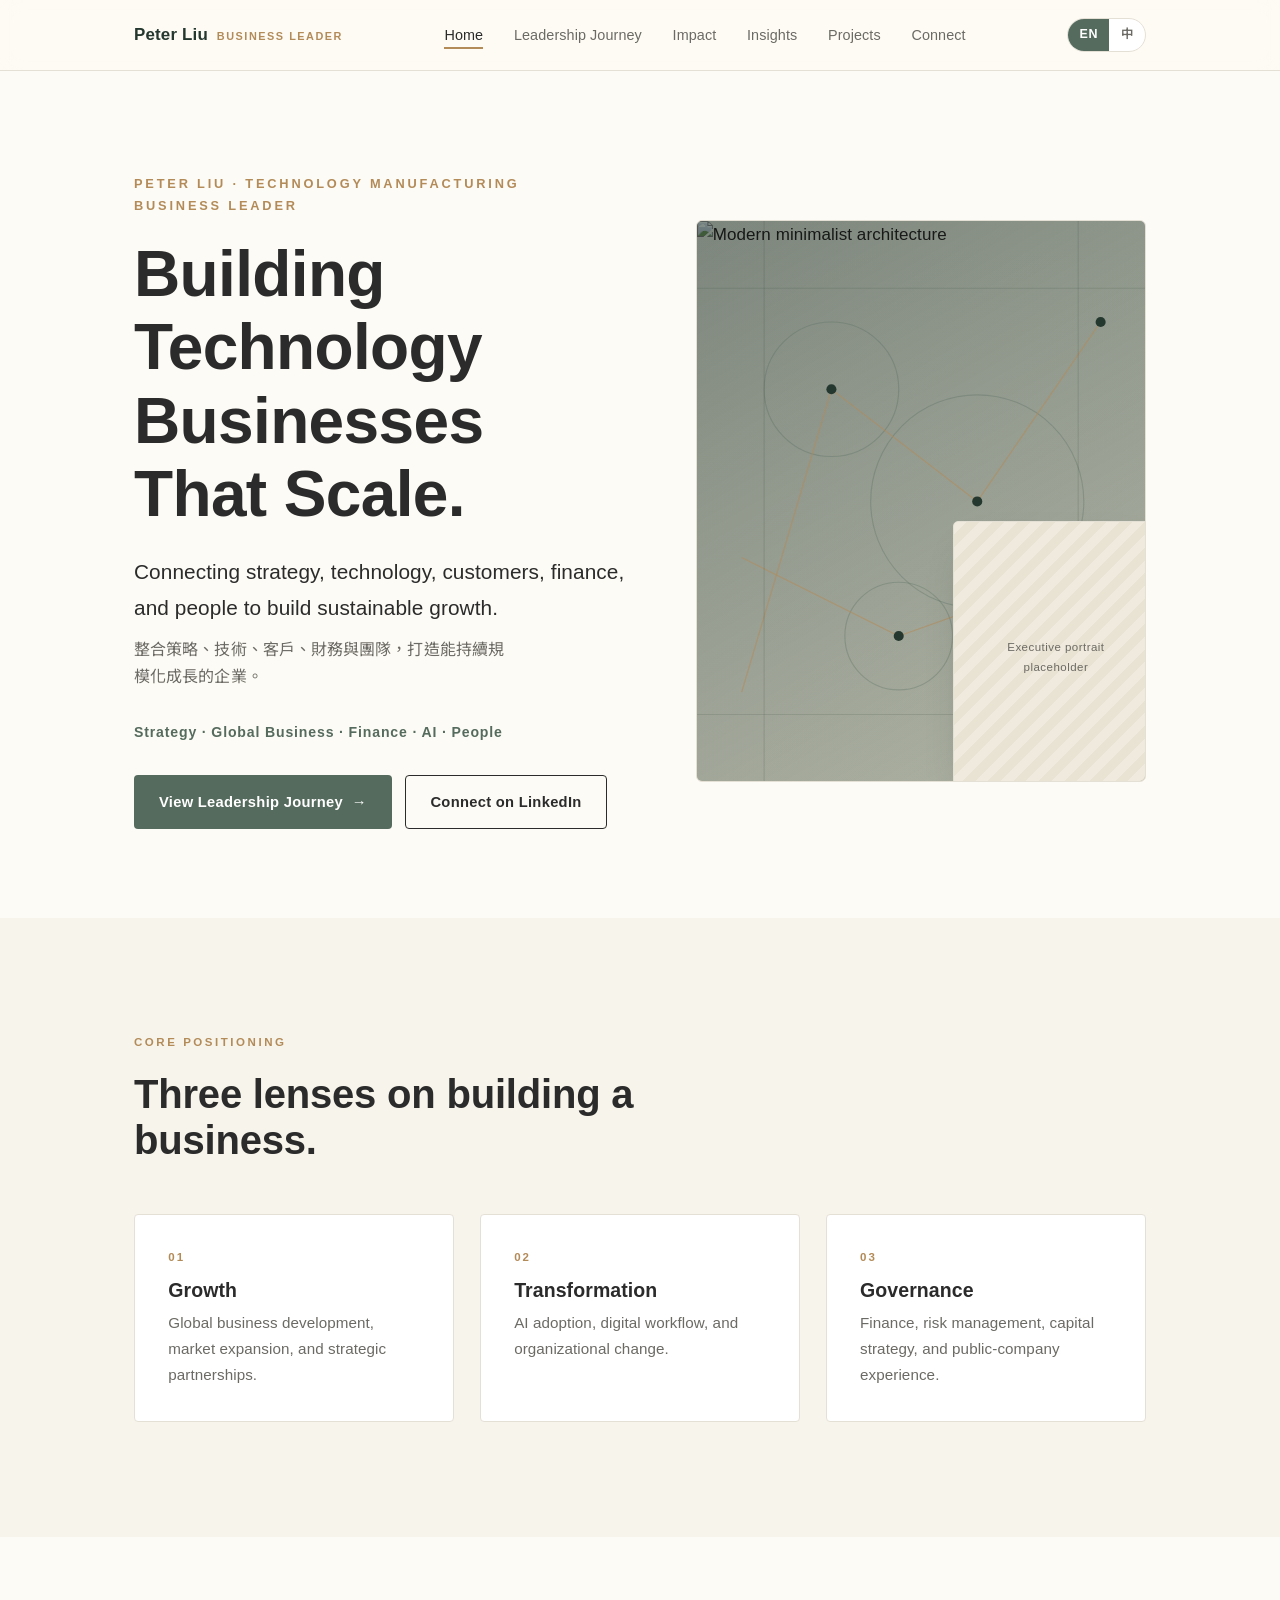
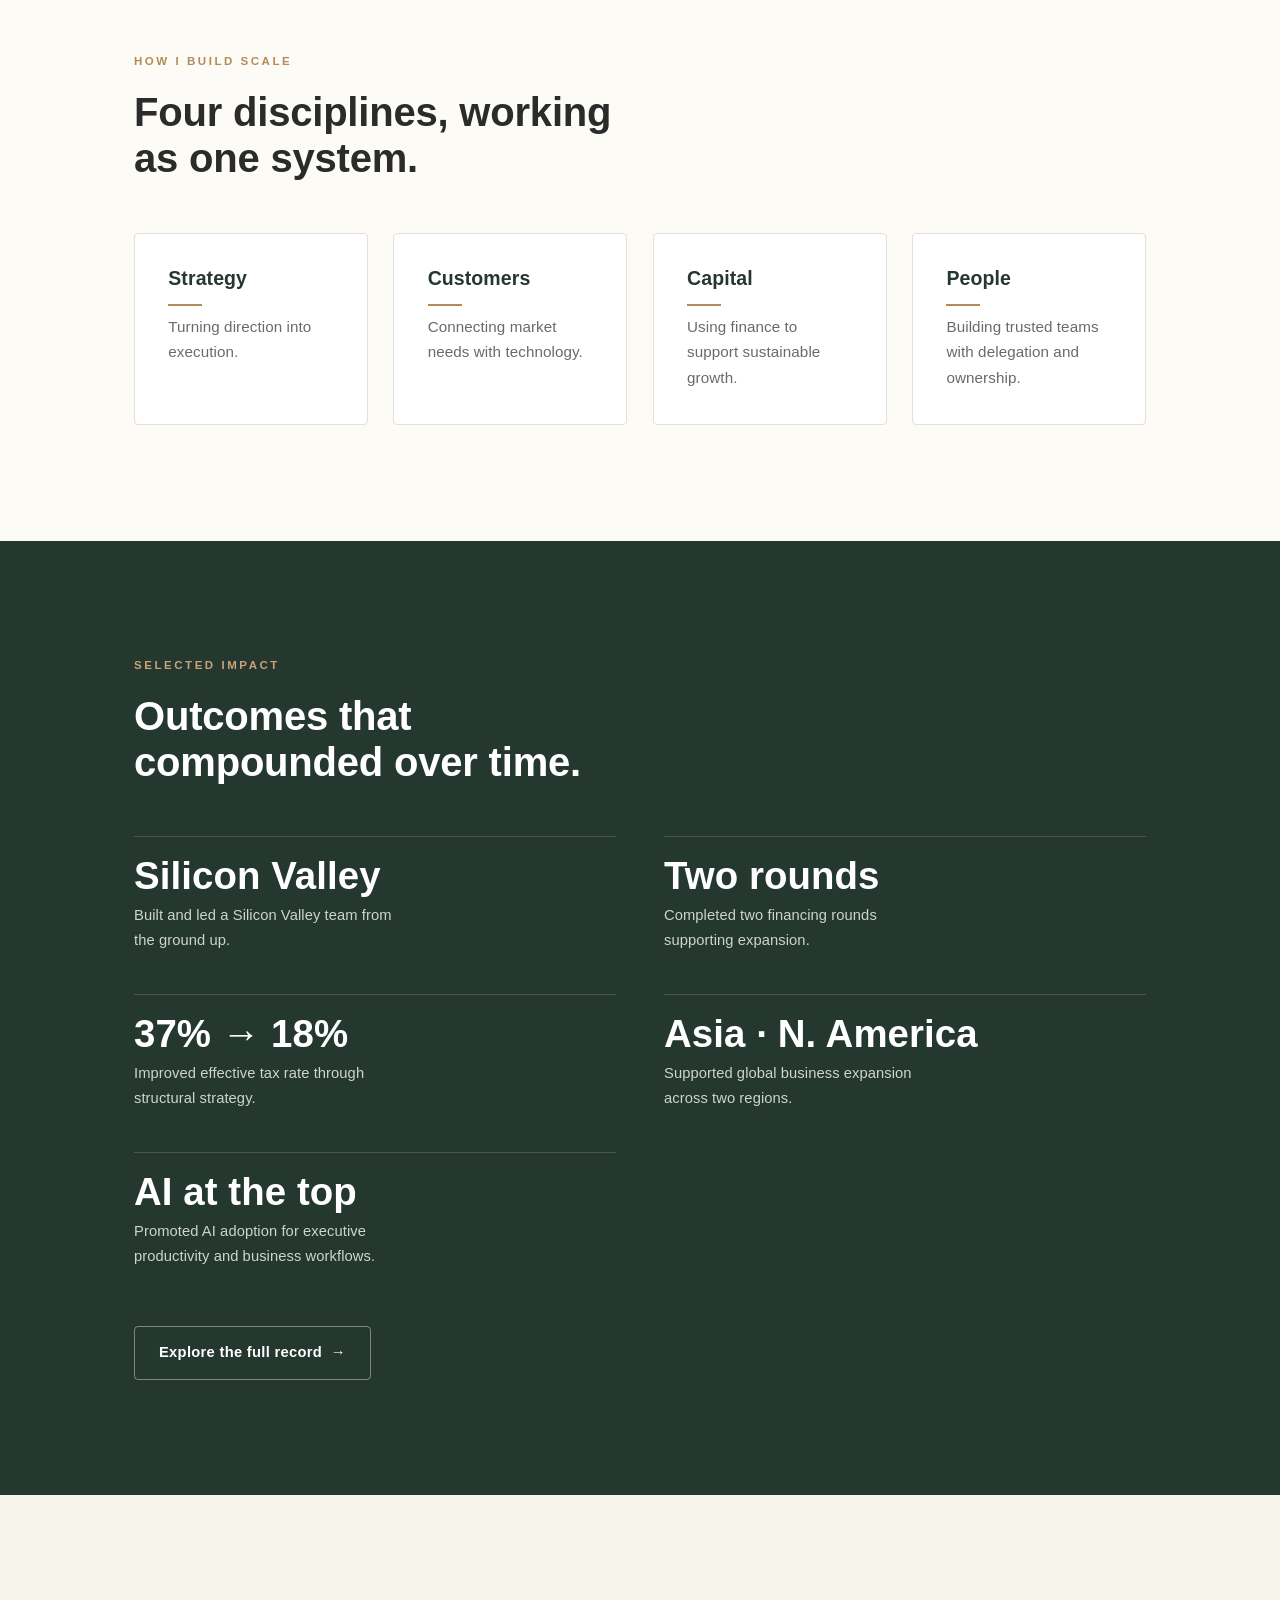
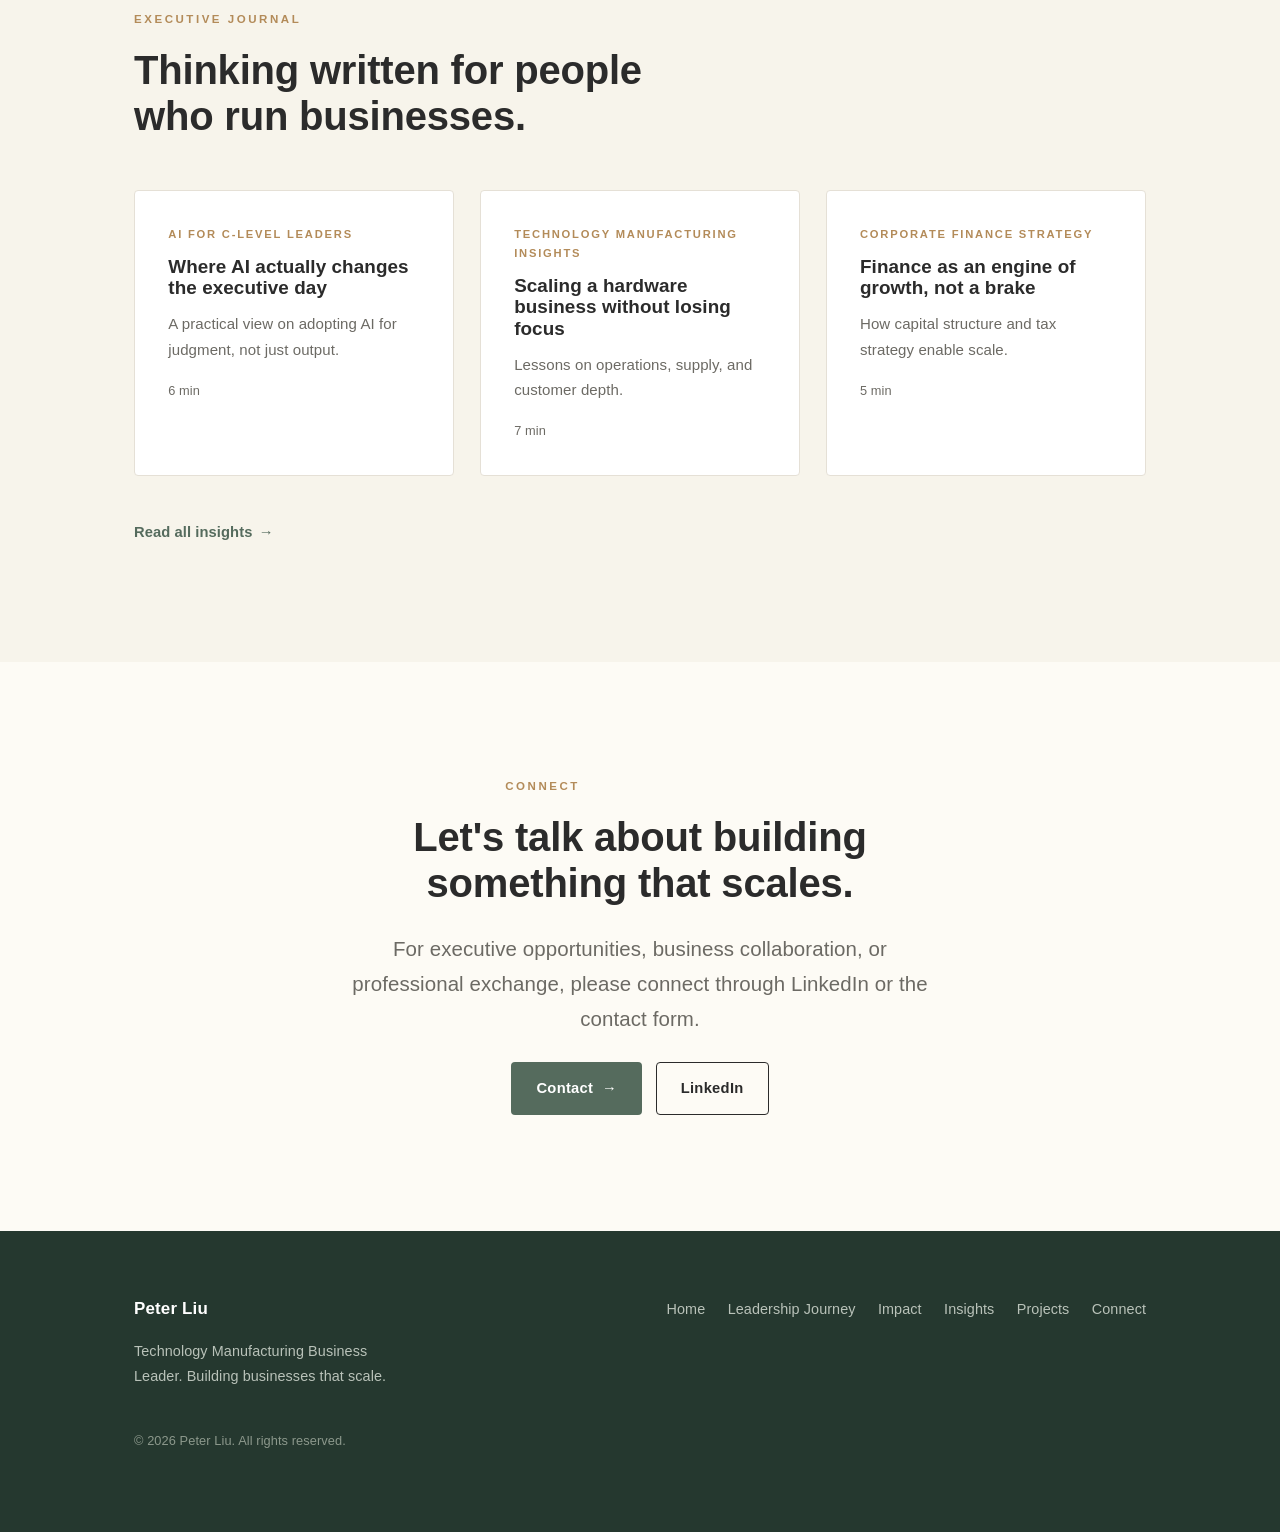
==== index.html @ e275f0a5 "Initial commit: Peter Liu personal brand site" ====
<!DOCTYPE html>
<html lang="en" data-lang="en">
<head>
<meta charset="UTF-8">
<meta name="viewport" content="width=device-width, initial-scale=1">
<title>Peter Liu — Building Technology Businesses That Scale</title>
<meta name="description" content="Peter Liu — Technology Manufacturing Business Leader. Connecting strategy, technology, customers, finance, and people to build businesses that scale.">
<link rel="preconnect" href="https://fonts.googleapis.com">
<link rel="preconnect" href="https://fonts.gstatic.com" crossorigin>
<link href="https://fonts.googleapis.com/css2?family=Noto+Sans+TC:wght@400;500;600;700&display=swap" rel="stylesheet">
<link rel="stylesheet" href="assets/styles.css">
</head>
<body>

<!-- ============ HEADER ============ -->
<header class="site-header">
  <nav class="nav">
    <a class="brand" href="index.html">
      <span class="mark">Peter Liu</span>
      <span class="role en">Business Leader</span>
      <span class="role zh">經營領導者</span>
    </a>
    <ul class="nav-links">
      <li><a href="index.html" class="active"><span class="en">Home</span><span class="zh">首頁</span></a></li>
      <li><a href="leadership-journey.html"><span class="en">Leadership Journey</span><span class="zh">領導歷程</span></a></li>
      <li><a href="impact.html"><span class="en">Impact</span><span class="zh">經營成果</span></a></li>
      <li><a href="insights.html"><span class="en">Insights</span><span class="zh">觀點</span></a></li>
      <li><a href="projects.html"><span class="en">Projects</span><span class="zh">專案</span></a></li>
      <li><a href="connect.html"><span class="en">Connect</span><span class="zh">聯繫</span></a></li>
    </ul>
    <div class="nav-right">
      <div class="lang-toggle" role="group" aria-label="Language">
        <button data-lang-btn="en" class="is-active">EN</button>
        <button data-lang-btn="zh">中</button>
      </div>
      <button class="nav-toggle" aria-label="Menu"><span></span><span></span><span></span></button>
    </div>
  </nav>
</header>

<main>

<!-- ============ HERO ============ -->
<section class="hero">
  <div class="wrap hero-grid">
    <div class="hero-copy reveal">
      <p class="hero-name">Peter Liu&nbsp;·&nbsp;<span class="en">Technology Manufacturing Business Leader</span><span class="zh">科技製造業經營領導者</span></p>
      <h1>
        <span class="en">Building Technology Businesses That Scale.</span>
        <span class="zh">打造能持續規模化成長的科技事業。</span>
      </h1>
      <p class="hero-claim en">Connecting strategy, technology, customers, finance, and people to build sustainable growth.</p>
      <p class="hero-claim zh">整合策略、技術、客戶、財務與團隊，打造可持續的成長動能。</p>
      <p class="hero-claim-zh en">整合策略、技術、客戶、財務與團隊，打造能持續規模化成長的企業。</p>
      <p class="hero-sub">
        <span class="en">Strategy · Global Business · Finance · AI · People</span>
        <span class="zh">策略 · 國際業務 · 財務 · AI · 人才</span>
      </p>
      <div class="hero-cta">
        <a class="btn btn--primary" href="leadership-journey.html">
          <span class="en">View Leadership Journey</span><span class="zh">查看領導歷程</span>
          <span class="arrow">→</span>
        </a>
        <a class="btn btn--ghost" href="https://www.linkedin.com/" target="_blank" rel="noopener">
          <span class="en">Connect on LinkedIn</span><span class="zh">在 LinkedIn 聯繫</span>
        </a>
      </div>
    </div>

    <div class="hero-visual reveal">
      <div class="hero-figure" role="img" aria-label="Modern architecture with abstract growth line art">
        <img class="figure-photo" src="https://images.unsplash.com/photo-1483366774565-c783b9f70e2c?fm=jpg&q=70&w=1200&auto=format&fit=crop" alt="Modern minimalist architecture" loading="eager">
        <div class="figure-tint"></div>
        <svg viewBox="0 0 400 500" preserveAspectRatio="xMidYMid slice" xmlns="http://www.w3.org/2000/svg">
          <defs>
            <linearGradient id="g1" x1="0" y1="0" x2="1" y2="1">
              <stop offset="0" stop-color="#556B5D" stop-opacity="0.0"/>
              <stop offset="1" stop-color="#556B5D" stop-opacity="0.10"/>
            </linearGradient>
          </defs>
          <rect width="400" height="500" fill="url(#g1)"/>
          <g fill="none" stroke="#556B5D" stroke-opacity="0.32" stroke-width="1">
            <circle cx="120" cy="150" r="60"/>
            <circle cx="250" cy="250" r="95"/>
            <circle cx="180" cy="370" r="48"/>
          </g>
          <g stroke="#B38B59" stroke-opacity="0.55" stroke-width="1.2" fill="none">
            <path d="M40 420 L120 150 L250 250 L360 90"/>
            <path d="M40 300 L180 370 L320 320"/>
          </g>
          <g fill="#25382F">
            <circle cx="120" cy="150" r="4.5"/>
            <circle cx="250" cy="250" r="4.5"/>
            <circle cx="180" cy="370" r="4.5"/>
            <circle cx="360" cy="90" r="4.5"/>
            <circle cx="320" cy="320" r="4.5"/>
          </g>
          <g stroke="#25382F" stroke-opacity="0.14" stroke-width="1">
            <line x1="0" y1="60" x2="400" y2="60"/>
            <line x1="0" y1="440" x2="400" y2="440"/>
            <line x1="60" y1="0" x2="60" y2="500"/>
            <line x1="340" y1="0" x2="340" y2="500"/>
          </g>
        </svg>
        <div class="photo-ph">
          <span class="en">Executive portrait<br>placeholder</span>
          <span class="zh">形象照<br>預留位置</span>
        </div>
      </div>
    </div>
  </div>
</section>

<!-- ============ CORE POSITIONING ============ -->
<section class="section section--alt">
  <div class="wrap">
    <div class="section-head reveal">
      <p class="eyebrow"><span class="en">Core Positioning</span><span class="zh">核心定位</span></p>
      <h2><span class="en">Three lenses on building a business.</span><span class="zh">經營一門事業的三個視角。</span></h2>
    </div>
    <div class="grid grid-3">
      <article class="card reveal">
        <p class="num">01</p>
        <h3><span class="en">Growth</span><span class="zh">成長</span></h3>
        <p><span class="en">Global business development, market expansion, and strategic partnerships.</span><span class="zh">國際業務開發、市場拓展與策略合作夥伴關係。</span></p>
      </article>
      <article class="card reveal">
        <p class="num">02</p>
        <h3><span class="en">Transformation</span><span class="zh">轉型</span></h3>
        <p><span class="en">AI adoption, digital workflow, and organizational change.</span><span class="zh">AI 導入、數位化工作流程與組織變革。</span></p>
      </article>
      <article class="card reveal">
        <p class="num">03</p>
        <h3><span class="en">Governance</span><span class="zh">治理</span></h3>
        <p><span class="en">Finance, risk management, capital strategy, and public-company experience.</span><span class="zh">財務、風險管理、資本策略與上市公司經驗。</span></p>
      </article>
    </div>
  </div>
</section>

<!-- ============ HOW I BUILD SCALE ============ -->
<section class="section">
  <div class="wrap">
    <div class="section-head reveal">
      <p class="eyebrow"><span class="en">How I Build Scale</span><span class="zh">我如何打造規模</span></p>
      <h2><span class="en">Four disciplines, working as one system.</span><span class="zh">四項能力，作為一套整合系統運作。</span></h2>
    </div>
    <div class="grid grid-4">
      <div class="pillar reveal">
        <h3><span class="en">Strategy</span><span class="zh">策略</span></h3>
        <div class="rule"></div>
        <p><span class="en">Turning direction into execution.</span><span class="zh">把方向轉化為可落地的執行。</span></p>
      </div>
      <div class="pillar reveal">
        <h3><span class="en">Customers</span><span class="zh">客戶</span></h3>
        <div class="rule"></div>
        <p><span class="en">Connecting market needs with technology.</span><span class="zh">連結市場需求與技術能力。</span></p>
      </div>
      <div class="pillar reveal">
        <h3><span class="en">Capital</span><span class="zh">資本</span></h3>
        <div class="rule"></div>
        <p><span class="en">Using finance to support sustainable growth.</span><span class="zh">以財務支撐可持續的成長。</span></p>
      </div>
      <div class="pillar reveal">
        <h3><span class="en">People</span><span class="zh">人才</span></h3>
        <div class="rule"></div>
        <p><span class="en">Building trusted teams with delegation and ownership.</span><span class="zh">以授權與當責建立值得信任的團隊。</span></p>
      </div>
    </div>
  </div>
</section>

<!-- ============ SELECTED IMPACT ============ -->
<section class="section section--forest">
  <div class="wrap">
    <div class="section-head reveal">
      <p class="eyebrow"><span class="en">Selected Impact</span><span class="zh">代表成果</span></p>
      <h2><span class="en">Outcomes that compounded over time.</span><span class="zh">能持續累積複利的經營成果。</span></h2>
    </div>
    <div class="stats">
      <div class="stat reveal">
        <div class="big"><span class="en">Silicon Valley</span><span class="zh">矽谷</span></div>
        <p class="lbl"><span class="en">Built and led a Silicon Valley team from the ground up.</span><span class="zh">從零建立並領導矽谷團隊。</span></p>
      </div>
      <div class="stat reveal">
        <div class="big"><span class="en">Two rounds</span><span class="zh">兩輪融資</span></div>
        <p class="lbl"><span class="en">Completed two financing rounds supporting expansion.</span><span class="zh">完成兩輪融資，支撐業務擴張。</span></p>
      </div>
      <div class="stat reveal">
        <div class="big">37% → 18%</div>
        <p class="lbl"><span class="en">Improved effective tax rate through structural strategy.</span><span class="zh">透過架構性策略優化有效稅率。</span></p>
      </div>
      <div class="stat reveal">
        <div class="big"><span class="en">Asia · N. America</span><span class="zh">亞洲 · 北美</span></div>
        <p class="lbl"><span class="en">Supported global business expansion across two regions.</span><span class="zh">支援橫跨兩大區域的全球業務拓展。</span></p>
      </div>
      <div class="stat reveal">
        <div class="big"><span class="en">AI at the top</span><span class="zh">AI 進駐決策層</span></div>
        <p class="lbl"><span class="en">Promoted AI adoption for executive productivity and business workflows.</span><span class="zh">推動 AI 應用於高階生產力與營運流程。</span></p>
      </div>
    </div>
    <div class="mt-l reveal">
      <a class="btn btn--light" href="impact.html"><span class="en">Explore the full record</span><span class="zh">查看完整成果</span><span class="arrow">→</span></a>
    </div>
  </div>
</section>

<!-- ============ EXECUTIVE JOURNAL ============ -->
<section class="section section--alt">
  <div class="wrap">
    <div class="section-head reveal">
      <p class="eyebrow"><span class="en">Executive Journal</span><span class="zh">經營筆記</span></p>
      <h2><span class="en">Thinking written for people who run businesses.</span><span class="zh">寫給經營者的思考。</span></h2>
    </div>
    <div class="grid grid-3">
      <article class="article card reveal">
        <span class="cat">AI for C-Level Leaders</span>
        <h3><span class="en">Where AI actually changes the executive day</span><span class="zh">AI 真正改變高階主管一天的地方</span></h3>
        <p class="sum"><span class="en">A practical view on adopting AI for judgment, not just output.</span><span class="zh">從判斷力而非單純產出，務實看待 AI 導入。</span></p>
        <div class="meta"><span>6 min</span></div>
      </article>
      <article class="article card reveal">
        <span class="cat">Technology Manufacturing Insights</span>
        <h3><span class="en">Scaling a hardware business without losing focus</span><span class="zh">硬體事業如何在規模化中守住焦點</span></h3>
        <p class="sum"><span class="en">Lessons on operations, supply, and customer depth.</span><span class="zh">關於營運、供應鏈與客戶深度的經驗。</span></p>
        <div class="meta"><span>7 min</span></div>
      </article>
      <article class="article card reveal">
        <span class="cat">Corporate Finance Strategy</span>
        <h3><span class="en">Finance as an engine of growth, not a brake</span><span class="zh">財務是成長的引擎，而非煞車</span></h3>
        <p class="sum"><span class="en">How capital structure and tax strategy enable scale.</span><span class="zh">資本結構與稅務策略如何支撐規模化。</span></p>
        <div class="meta"><span>5 min</span></div>
      </article>
    </div>
    <div class="mt-l reveal">
      <a class="link-arrow" href="insights.html"><span class="en">Read all insights</span><span class="zh">閱讀所有觀點</span> →</a>
    </div>
  </div>
</section>

<!-- ============ CONNECT ============ -->
<section class="section">
  <div class="wrap maxw-narrow center reveal">
    <p class="eyebrow"><span class="en">Connect</span><span class="zh">聯繫</span></p>
    <h2><span class="en">Let's talk about building something that scales.</span><span class="zh">一起談談如何打造可規模化的事業。</span></h2>
    <p class="lead muted mt-m" style="margin-inline:auto;">
      <span class="en">For executive opportunities, business collaboration, or professional exchange, please connect through LinkedIn or the contact form.</span>
      <span class="zh">無論是經營職位、商務合作或專業交流，歡迎透過 LinkedIn 或聯絡表單與我聯繫。</span>
    </p>
    <div class="hero-cta mt-m" style="justify-content:center;">
      <a class="btn btn--primary" href="connect.html"><span class="en">Contact</span><span class="zh">聯絡我</span><span class="arrow">→</span></a>
      <a class="btn btn--ghost" href="https://www.linkedin.com/" target="_blank" rel="noopener">LinkedIn</a>
    </div>
  </div>
</section>

</main>

<!-- ============ FOOTER ============ -->
<footer class="site-footer">
  <div class="wrap footer-grid">
    <div>
      <p class="brand" style="color:#fff;"><span class="mark" style="color:#fff;">Peter Liu</span></p>
      <p style="max-width:34ch;color:#b9c2b9;font-size:.9rem;">
        <span class="en">Technology Manufacturing Business Leader. Building businesses that scale.</span>
        <span class="zh">科技製造業經營領導者，打造能持續規模化成長的事業。</span>
      </p>
    </div>
    <ul class="footer-links">
      <li><a href="index.html"><span class="en">Home</span><span class="zh">首頁</span></a></li>
      <li><a href="leadership-journey.html"><span class="en">Leadership Journey</span><span class="zh">領導歷程</span></a></li>
      <li><a href="impact.html"><span class="en">Impact</span><span class="zh">經營成果</span></a></li>
      <li><a href="insights.html"><span class="en">Insights</span><span class="zh">觀點</span></a></li>
      <li><a href="projects.html"><span class="en">Projects</span><span class="zh">專案</span></a></li>
      <li><a href="connect.html"><span class="en">Connect</span><span class="zh">聯繫</span></a></li>
    </ul>
  </div>
  <div class="wrap"><p class="fine">© 2026 Peter Liu. <span class="en">All rights reserved.</span><span class="zh">版權所有。</span></p></div>
</footer>

<script src="assets/site.js"></script>
</body>
</html>
---- assets/styles.css ----
/* =====================================================================
   Peter Liu — Personal Brand Site
   Design system / shared styles
   Minimal · Premium · Executive · Calm · Strategic · Trustworthy
   ===================================================================== */

:root {
  /* ---- Color tokens ---- */
  --ivory:        #FDFBF5;  /* warm background      */
  --ivory-2:      #F7F4EB;  /* alt section surface  */
  --charcoal:     #2B2B2B;  /* primary text         */
  --charcoal-60:  #6c6a64;  /* muted text           */
  --moss:         #556B5D;  /* primary brand        */
  --forest:       #25382F;  /* deep accent          */
  --brass:        #B38B59;  /* gold accent          */
  --brass-soft:   #c8a376;
  --line:         #E5E0D6;  /* hairline divider     */
  --white:        #ffffff;

  /* ---- Type ---- */
  --font-en: "Calibri", "Carlito", "Segoe UI", "Helvetica Neue", Arial, sans-serif;
  --font-zh: "Noto Sans TC", "PingFang TC", "Microsoft JhengHei", sans-serif;
  --font: var(--font-en), var(--font-zh);

  /* ---- Rhythm ---- */
  --maxw: 1140px;
  --gutter: clamp(1.25rem, 5vw, 4rem);
  --section-y: clamp(4.5rem, 9vw, 8rem);
  --radius: 4px;
  --ease: cubic-bezier(.22,.61,.36,1);
}

/* ---------------- reset ---------------- */
*, *::before, *::after { box-sizing: border-box; }
html { -webkit-text-size-adjust: 100%; scroll-behavior: smooth; }
body {
  margin: 0;
  font-family: var(--font);
  font-size: 17px;
  line-height: 1.7;
  color: var(--charcoal);
  background: var(--ivory);
  font-weight: 400;
  letter-spacing: .005em;
  -webkit-font-smoothing: antialiased;
  text-rendering: optimizeLegibility;
}
img { max-width: 100%; display: block; }
a { color: inherit; text-decoration: none; }

/* language visibility — toggled by [data-lang] on <html> */
:root[data-lang="en"] .zh { display: none; }
:root[data-lang="zh"] .en { display: none; }
/* inline bilingual stacks: always show both unless overridden */
.bi .en, .bi .zh { display: block; }

/* ---------------- layout helpers ---------------- */
.wrap { max-width: var(--maxw); margin-inline: auto; padding-inline: var(--gutter); }
.section { padding-block: var(--section-y); }
.section--alt { background: var(--ivory-2); }
.section--forest { background: var(--forest); color: #ECE7DA; }
.section--forest .eyebrow { color: var(--brass-soft); }
.section--forest h2, .section--forest h3 { color: #fff; }

.eyebrow {
  font-size: .72rem;
  letter-spacing: .22em;
  text-transform: uppercase;
  color: var(--brass);
  font-weight: 600;
  margin: 0 0 1.1rem;
}
h1, h2, h3, h4 { font-weight: 600; line-height: 1.15; color: var(--charcoal); margin: 0; }
h1 { font-size: clamp(2.4rem, 5.4vw, 4rem); letter-spacing: -.01em; font-weight: 600; }
h2 { font-size: clamp(1.7rem, 3.2vw, 2.5rem); letter-spacing: -.005em; }
h3 { font-size: 1.22rem; }
p  { margin: 0 0 1rem; max-width: 62ch; }
.lead { font-size: clamp(1.05rem, 1.6vw, 1.28rem); color: var(--charcoal); }
.muted { color: var(--charcoal-60); }
.zh-sub { font-family: var(--font-zh); color: var(--charcoal-60); }

.section-head { max-width: 56ch; margin-bottom: clamp(2.2rem, 4vw, 3.4rem); }
.section-head h2 + p { margin-top: 1rem; }

.hr { height: 1px; background: var(--line); border: 0; margin: 0; }

/* ---------------- buttons ---------------- */
.btn {
  display: inline-flex; align-items: center; gap: .55rem;
  font-size: .92rem; font-weight: 600; letter-spacing: .02em;
  padding: .82rem 1.5rem; border-radius: var(--radius);
  border: 1px solid transparent; cursor: pointer;
  transition: all .25s var(--ease);
}
.btn--primary { background: var(--moss); color: #fff; }
.btn--primary:hover { background: var(--forest); transform: translateY(-1px); }
.btn--ghost { border-color: var(--charcoal); color: var(--charcoal); background: transparent; }
.btn--ghost:hover { background: var(--charcoal); color: var(--ivory); }
.btn--light { border-color: rgba(255,255,255,.4); color: #fff; }
.btn--light:hover { background: rgba(255,255,255,.1); }
.btn .arrow { transition: transform .25s var(--ease); }
.btn:hover .arrow { transform: translateX(3px); }

.link-arrow {
  display: inline-flex; align-items: center; gap: .4rem;
  font-weight: 600; color: var(--moss); font-size: .92rem;
  border-bottom: 1px solid transparent; transition: .2s var(--ease);
}
.link-arrow:hover { color: var(--forest); gap: .65rem; }

/* ---------------- header / nav ---------------- */
.site-header {
  position: sticky; top: 0; z-index: 50;
  background: rgba(253,251,245,.82);
  backdrop-filter: saturate(180%) blur(12px);
  border-bottom: 1px solid var(--line);
}
.nav {
  display: flex; align-items: center; justify-content: space-between;
  height: 70px; max-width: var(--maxw); margin-inline: auto;
  padding-inline: var(--gutter);
}
.brand { display: flex; align-items: baseline; gap: .55rem; font-weight: 600; letter-spacing: .01em; }
.brand .mark { font-size: 1.06rem; color: var(--forest); }
.brand .role { font-size: .68rem; letter-spacing: .14em; text-transform: uppercase; color: var(--brass); font-weight: 600; }
.nav-links { display: flex; align-items: center; gap: clamp(1rem, 2.4vw, 2rem); list-style: none; margin: 0; padding: 0; }
.nav-links a {
  font-size: .9rem; font-weight: 500; color: var(--charcoal-60);
  padding-block: .3rem; position: relative; transition: color .2s;
}
.nav-links a:hover, .nav-links a.active { color: var(--charcoal); }
.nav-links a.active::after {
  content: ""; position: absolute; left: 0; right: 0; bottom: -2px;
  height: 2px; background: var(--brass);
}
.nav-right { display: flex; align-items: center; gap: 1rem; }

.lang-toggle {
  display: inline-flex; border: 1px solid var(--line); border-radius: 999px;
  overflow: hidden; background: var(--white);
}
.lang-toggle button {
  border: 0; background: transparent; cursor: pointer;
  font: inherit; font-size: .78rem; font-weight: 600; letter-spacing: .04em;
  padding: .34rem .72rem; color: var(--charcoal-60); transition: .2s;
}
.lang-toggle button.is-active { background: var(--moss); color: #fff; }

.nav-toggle { display: none; background: none; border: 0; cursor: pointer; padding: .4rem; }
.nav-toggle span { display: block; width: 22px; height: 2px; background: var(--charcoal); margin: 4px 0; transition: .3s; }

/* ---------------- hero ---------------- */
.hero { padding-block: clamp(3.5rem, 8vw, 7rem) clamp(3.5rem, 7vw, 6rem); }
.hero-grid {
  display: grid; grid-template-columns: 1.05fr .95fr;
  gap: clamp(2rem, 5vw, 4.5rem); align-items: center;
}
.hero-name { font-size: .8rem; letter-spacing: .22em; text-transform: uppercase; color: var(--brass); font-weight: 600; margin-bottom: 1.3rem; }
.hero h1 { margin-bottom: 1.4rem; }
.hero-claim { font-size: clamp(1.05rem, 1.7vw, 1.3rem); color: var(--charcoal); max-width: 46ch; margin-bottom: .6rem; }
.hero-claim-zh { font-size: 1rem; color: var(--charcoal-60); font-family: var(--font-zh); margin-bottom: 2rem; max-width: 42ch; }
.hero-sub { font-size: .88rem; letter-spacing: .06em; color: var(--moss); font-weight: 600; margin-bottom: 1.9rem; }
.hero-cta { display: flex; flex-wrap: wrap; gap: .85rem; }

/* abstract visual panel */
.hero-visual { position: relative; }
.hero-figure {
  position: relative; aspect-ratio: 4/5; border-radius: 6px; overflow: hidden;
  background: linear-gradient(160deg, var(--ivory-2), #efe9db);
  border: 1px solid var(--line);
}
.hero-figure svg { position: absolute; inset: 0; width: 100%; height: 100%; }
/* hero background photo (duotone, on-brand) */
.hero-figure .figure-photo {
  position: absolute; inset: 0; width: 100%; height: 100%; object-fit: cover;
  filter: grayscale(.55) contrast(1.04) brightness(1.02);
}
.hero-figure .figure-tint {
  position: absolute; inset: 0;
  background: linear-gradient(150deg, rgba(37,56,47,.58), rgba(85,107,93,.34));
  mix-blend-mode: multiply;
}
.hero-figure svg { z-index: 2; }

/* photo placeholder (reserved for personal portrait) */
.photo-ph {
  position: absolute; right: -14px; bottom: -14px; z-index: 3;
  width: 46%; aspect-ratio: 3/4; border-radius: 5px;
  background: repeating-linear-gradient(135deg, #efeadd, #efeadd 9px, #e9e3d4 9px, #e9e3d4 18px);
  border: 1px solid var(--line);
  display: flex; align-items: center; justify-content: center;
  text-align: center; color: var(--charcoal-60); font-size: .72rem; letter-spacing: .04em;
  box-shadow: 0 18px 40px -22px rgba(37,56,47,.4);
}

/* ---------------- media band (themed duotone photo) ---------------- */
.media-band {
  position: relative; overflow: hidden; border-radius: 6px;
  border: 1px solid var(--line); margin: 0;
  aspect-ratio: 16 / 6; min-height: 220px;
}
.media-band img.focus-upper { object-position: center 35%; }
.media-band img {
  position: absolute; inset: 0; width: 100%; height: 100%; object-fit: cover;
  filter: grayscale(.5) contrast(1.05) brightness(1.0);
}
.media-band .tint {
  position: absolute; inset: 0;
  background: linear-gradient(115deg, rgba(37,56,47,.62) 0%, rgba(37,56,47,.30) 45%, rgba(85,107,93,.22) 100%);
  mix-blend-mode: multiply;
}
.media-band .veil { position: absolute; inset: 0; background: linear-gradient(180deg, rgba(0,0,0,0) 40%, rgba(37,56,47,.35) 100%); }
.media-band .cap {
  position: absolute; left: clamp(1.1rem,3vw,2rem); bottom: clamp(.9rem,2.5vw,1.5rem); z-index: 2;
  color: #fff; font-size: clamp(.95rem,1.6vw,1.25rem); font-weight: 600; letter-spacing: .01em;
  max-width: 30ch; text-shadow: 0 2px 14px rgba(0,0,0,.35);
}
.media-band .credit {
  position: absolute; right: .7rem; top: .6rem; z-index: 2;
  font-size: .62rem; letter-spacing: .04em; color: rgba(255,255,255,.72);
}
.media-band .credit a { color: rgba(255,255,255,.8); text-decoration: underline; text-underline-offset: 2px; }
.media-band.tall { aspect-ratio: 4 / 5; min-height: 320px; }
/* lighter treatment — closer to full colour */
.media-band.soft img { filter: grayscale(.12) contrast(1.03) brightness(1.02) saturate(.97); }
.media-band.soft .tint { background: linear-gradient(115deg, rgba(37,56,47,.34) 0%, rgba(37,56,47,.12) 55%, rgba(85,107,93,.06) 100%); }
.media-band.soft .veil { background: linear-gradient(180deg, rgba(0,0,0,0) 45%, rgba(37,56,47,.30) 100%); }
/* near-full colour — minimal tint, just enough veil for caption legibility */
.media-band.softest img { filter: contrast(1.02) brightness(1.02); }
.media-band.softest .tint { background: linear-gradient(115deg, rgba(37,56,47,.20) 0%, rgba(37,56,47,.05) 60%, rgba(85,107,93,.02) 100%); }
.media-band.softest .veil { background: linear-gradient(180deg, rgba(0,0,0,0) 48%, rgba(20,30,25,.40) 100%); }
@media (max-width: 680px) { .media-band { aspect-ratio: 16/10; } }

/* ---------------- cards / grids ---------------- */
.grid { display: grid; gap: clamp(1.1rem, 2.4vw, 1.6rem); }
.grid-3 { grid-template-columns: repeat(3, 1fr); }
.grid-2 { grid-template-columns: repeat(2, 1fr); }
.grid-4 { grid-template-columns: repeat(4, 1fr); }

.card {
  background: var(--white); border: 1px solid var(--line); border-radius: var(--radius);
  padding: clamp(1.5rem, 2.6vw, 2.1rem);
  transition: transform .3s var(--ease), box-shadow .3s var(--ease), border-color .3s;
}
.card:hover { transform: translateY(-3px); box-shadow: 0 22px 45px -30px rgba(37,56,47,.45); border-color: #d8d2c4; }
.card .num { font-size: .72rem; letter-spacing: .18em; color: var(--brass); font-weight: 700; }
.card h3 { margin: .7rem 0 .55rem; }
.card p { font-size: .95rem; color: var(--charcoal-60); margin: 0; }
.card .ico { width: 30px; height: 30px; color: var(--moss); margin-bottom: 1rem; }

/* pillar (how I build scale) */
.pillar { padding: clamp(1.6rem,2.6vw,2.1rem); border-radius: var(--radius); background: var(--white); border: 1px solid var(--line); }
.pillar .k { font-family: var(--font-zh); }
.pillar h3 { color: var(--forest); }
.pillar p { font-size: .95rem; color: var(--charcoal-60); margin: .5rem 0 0; }
.pillar .rule { width: 34px; height: 2px; background: var(--brass); margin: .9rem 0 0; }

/* stat list (impact) */
.stats { display: grid; grid-template-columns: repeat(2,1fr); gap: 1.6rem 3rem; }
.stat { border-top: 1px solid rgba(255,255,255,.16); padding-top: 1.1rem; }
.stat .big { font-size: clamp(1.8rem,3vw,2.4rem); font-weight: 600; color: #fff; line-height: 1.1; }
.stat .lbl { font-size: .92rem; color: #cdd5cd; margin-top: .35rem; max-width: 34ch; }

/* article cards */
.article { display: flex; flex-direction: column; gap: .5rem; }
.article .cat { font-size: .7rem; letter-spacing: .16em; text-transform: uppercase; color: var(--brass); font-weight: 700; }
.article h3 { font-size: 1.18rem; margin: .25rem 0; }
.article .sum { font-size: .94rem; color: var(--charcoal-60); margin: 0; }
.article .meta { font-size: .8rem; color: var(--charcoal-60); margin-top: .6rem; display: flex; gap: .6rem; align-items: center; }
.card-link { display: flex; }
.card-link:hover h3, .card-link:focus-visible h3 { color: var(--moss); }
.card-link .read-more { color: var(--brass); font-weight: 600; }

/* article page */
.post { font-size: 1.02rem; line-height: 1.85; }
.post p { margin: 0 0 1.35rem; }
.post b { color: var(--forest); }
.post-meta { font-size: .85rem; color: var(--charcoal-60); display: flex; gap: .6rem; align-items: center; }
.back-link { font-size: .9rem; color: var(--moss); font-weight: 600; }
.back-link:hover { color: var(--brass); }
.dot { width: 3px; height: 3px; border-radius: 50%; background: var(--brass); display: inline-block; }

/* journey / evolution */
.evo { display: grid; gap: 0; }
.evo-step {
  display: grid; grid-template-columns: 220px 1fr; gap: clamp(1.5rem,4vw,3.5rem);
  padding-block: clamp(2.2rem,4vw,3.2rem); border-top: 1px solid var(--line);
  scroll-margin-top: 90px;
}
.evo-step:last-child { border-bottom: 1px solid var(--line); }
.evo-stage .ph { display: block; font-size: .72rem; letter-spacing: .18em; color: var(--brass); font-weight: 700; }
.evo-stage h3 { font-size: 1.5rem; margin: .5rem 0; color: var(--forest); }
.evo-detail { display: grid; gap: 1.3rem; }
.evo-detail .blk b { display: block; font-size: .74rem; letter-spacing: .14em; text-transform: uppercase; color: var(--moss); margin-bottom: .3rem; }
.evo-detail .blk p { margin: 0; font-size: .98rem; color: var(--charcoal-60); }
.evo-arrow { display: flex; align-items: center; gap: .8rem; flex-wrap: wrap; color: var(--charcoal-60); font-size: .82rem; letter-spacing: .05em; }
.evo-arrow span { color: var(--moss); font-weight: 600; }
.evo-arrow a { text-decoration: none; }
.evo-arrow a:hover span, .evo-arrow a:focus-visible span { color: var(--brass); }
.evo-arrow i { color: var(--brass); font-style: normal; }

/* case cards (impact page) */
.case {
  background: var(--white); border: 1px solid var(--line); border-radius: var(--radius);
  padding: clamp(1.6rem,2.6vw,2.2rem); display: grid; gap: 1.1rem;
}
.case .caseblk b { display: block; font-size: .72rem; letter-spacing: .14em; text-transform: uppercase; margin-bottom: .25rem; }
.case .caseblk:nth-child(1) b { color: var(--brass); }
.case .caseblk:nth-child(2) b { color: var(--moss); }
.case .caseblk:nth-child(3) b { color: var(--forest); }
.case .caseblk p { margin: 0; font-size: .95rem; color: var(--charcoal-60); }
.case h3 { margin-bottom: .2rem; }

/* project card */
.project { display: grid; gap: .8rem; }
.project .tag { font-size: .7rem; letter-spacing: .14em; text-transform: uppercase; color: var(--brass); font-weight: 700; }
.project ul { margin: .4rem 0 0; padding-left: 1.1rem; }
.project li { font-size: .92rem; color: var(--charcoal-60); margin-bottom: .3rem; }

/* contact */
.contact-grid { display: grid; grid-template-columns: 1fr 1fr; gap: clamp(2rem,5vw,4rem); align-items: start; }
.field { display: grid; gap: .4rem; margin-bottom: 1.1rem; }
.field label { font-size: .78rem; letter-spacing: .08em; text-transform: uppercase; color: var(--charcoal-60); font-weight: 600; }
.field input, .field textarea {
  font: inherit; font-size: .95rem; padding: .75rem .9rem; border: 1px solid var(--line);
  border-radius: var(--radius); background: var(--white); color: var(--charcoal); width: 100%;
}
.field input:focus, .field textarea:focus { outline: none; border-color: var(--moss); box-shadow: 0 0 0 3px rgba(85,107,93,.12); }
.contact-list { display: grid; gap: 1.2rem; }
.contact-item b { display: block; font-size: .74rem; letter-spacing: .12em; text-transform: uppercase; color: var(--moss); margin-bottom: .15rem; }

/* page hero (inner pages) */
.page-hero { padding-block: clamp(3rem,6vw,5rem) clamp(1.5rem,3vw,2.5rem); }
.page-hero h1 { font-size: clamp(2rem,4vw,3rem); margin-bottom: 1rem; }
.page-hero p { font-size: 1.1rem; color: var(--charcoal-60); }

/* footer */
.site-footer { background: var(--forest); color: #cdd5cd; padding-block: clamp(2.6rem,5vw,4rem); }
.footer-grid { display: flex; justify-content: space-between; align-items: flex-start; gap: 2rem; flex-wrap: wrap; }
.site-footer a { color: #ECE7DA; }
.site-footer a:hover { color: #fff; }
.footer-links { display: flex; gap: 1.4rem; list-style: none; padding: 0; margin: 0; flex-wrap: wrap; }
.footer-links a { font-size: .9rem; color: #b9c2b9; }
.site-footer .fine { font-size: .8rem; color: #8c988c; margin-top: 1.6rem; }
.site-footer .brand, .site-footer .brand .mark { color: #fff; }
.site-footer .footer-tag { max-width: 34ch; color: #b9c2b9; font-size: .9rem; }

/* utilities */
.center { text-align: center; }
.mt-s { margin-top: .8rem; } .mt-m { margin-top: 1.6rem; } .mt-l { margin-top: 2.6rem; }
.maxw-narrow { max-width: 720px; }
.mx-auto { margin-inline: auto; }
.justify-center { justify-content: center; }
.section--flush { padding-block: 0 1rem; }
.section--tight-top { padding-top: 1rem; }

/* reveal-on-scroll */
.reveal { opacity: 0; transform: translateY(16px); transition: opacity .7s var(--ease), transform .7s var(--ease); }
.reveal.in { opacity: 1; transform: none; }
@media (prefers-reduced-motion: reduce) { .reveal { opacity: 1; transform: none; transition: none; } }

/* ---------------- responsive ---------------- */
@media (max-width: 900px) {
  .grid-3, .grid-4 { grid-template-columns: repeat(2, 1fr); }
  .hero-grid { grid-template-columns: 1fr; }
  .hero-visual { order: -1; max-width: 420px; }
  .evo-step { grid-template-columns: 1fr; gap: 1.2rem; }
  .contact-grid { grid-template-columns: 1fr; }
  .nav-links { gap: 1.1rem; }
}
@media (max-width: 680px) {
  body { font-size: 16px; }
  .nav-links {
    position: fixed; inset: 70px 0 auto 0; flex-direction: column; align-items: flex-start;
    background: var(--ivory); border-bottom: 1px solid var(--line); padding: 1.2rem var(--gutter) 1.6rem;
    gap: 1.1rem; transform: translateY(-120%); transition: transform .3s var(--ease); box-shadow: 0 20px 30px -24px rgba(0,0,0,.3);
  }
  .nav-links.open { transform: none; }
  .nav-toggle { display: block; }
  .grid-3, .grid-4, .grid-2, .stats { grid-template-columns: 1fr; }
  .footer-grid { flex-direction: column; }
  .hero-cta .btn { flex: 1 1 auto; justify-content: center; }
}
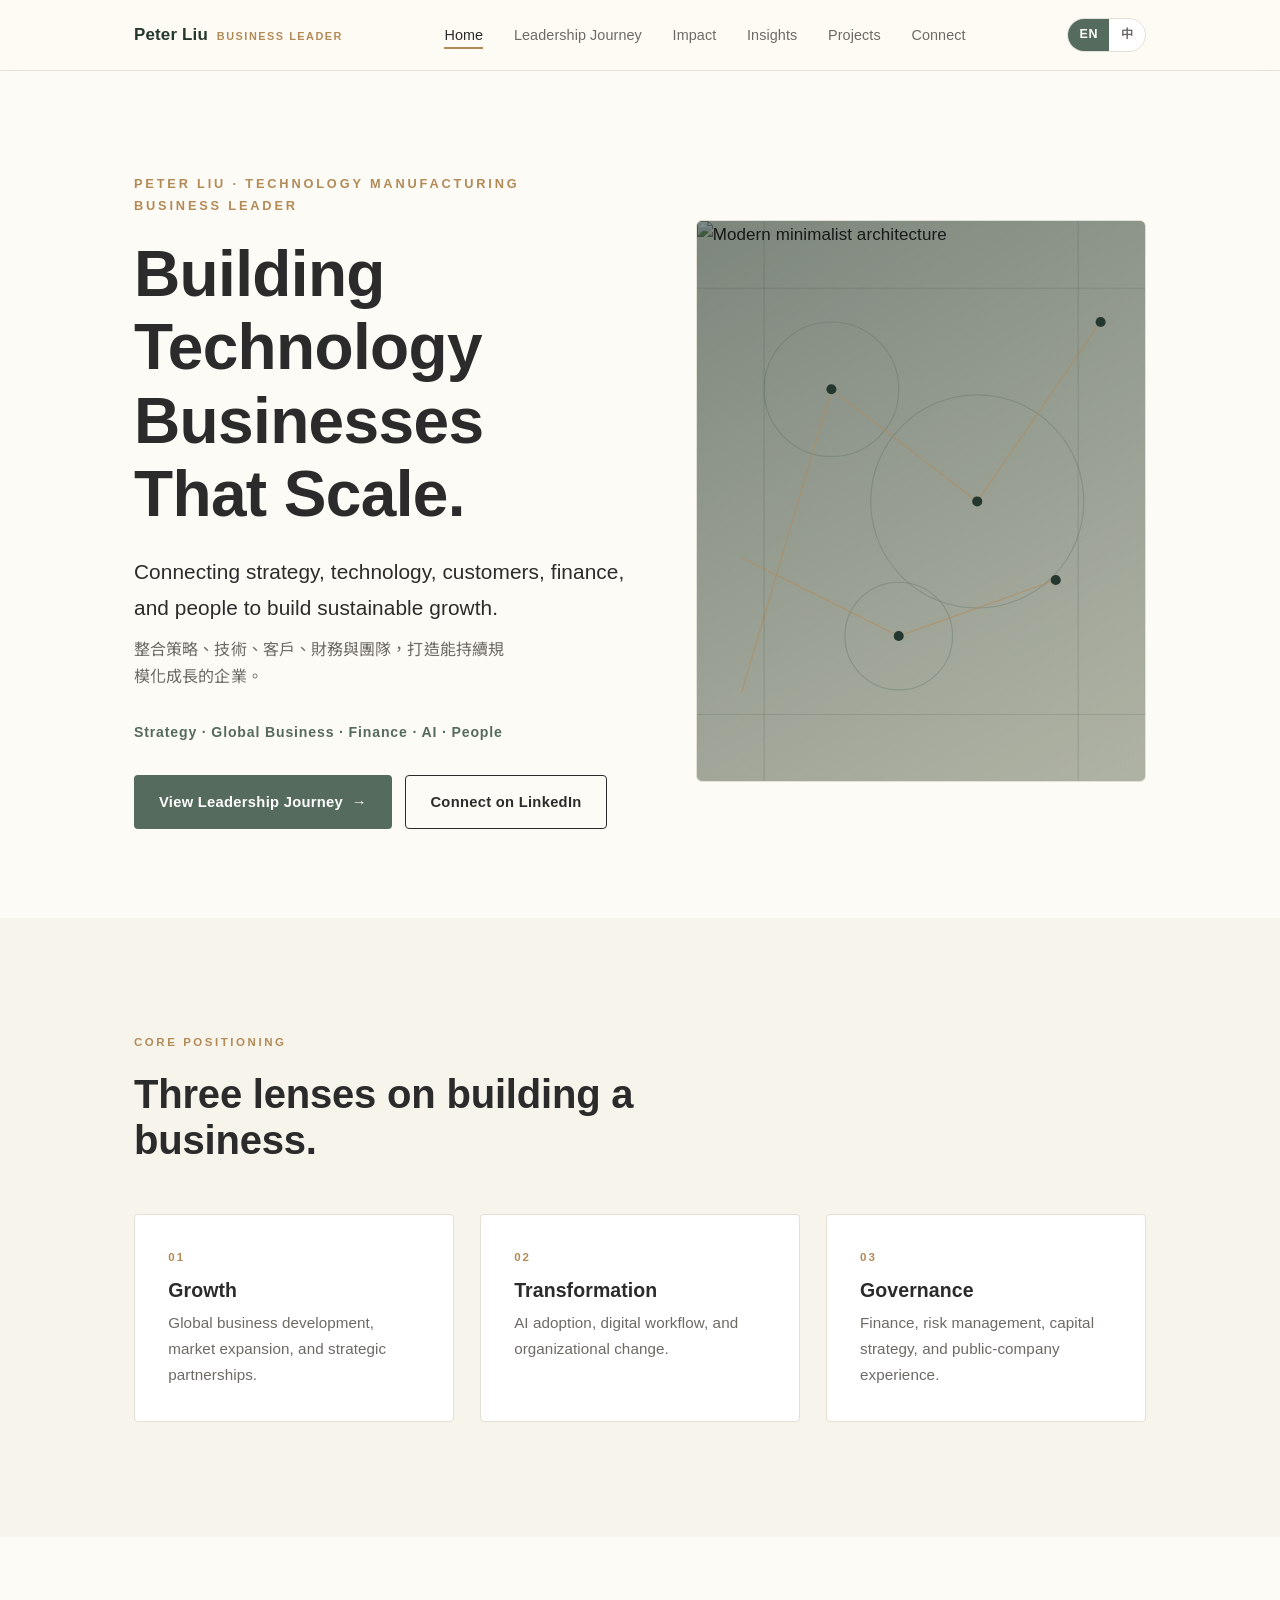
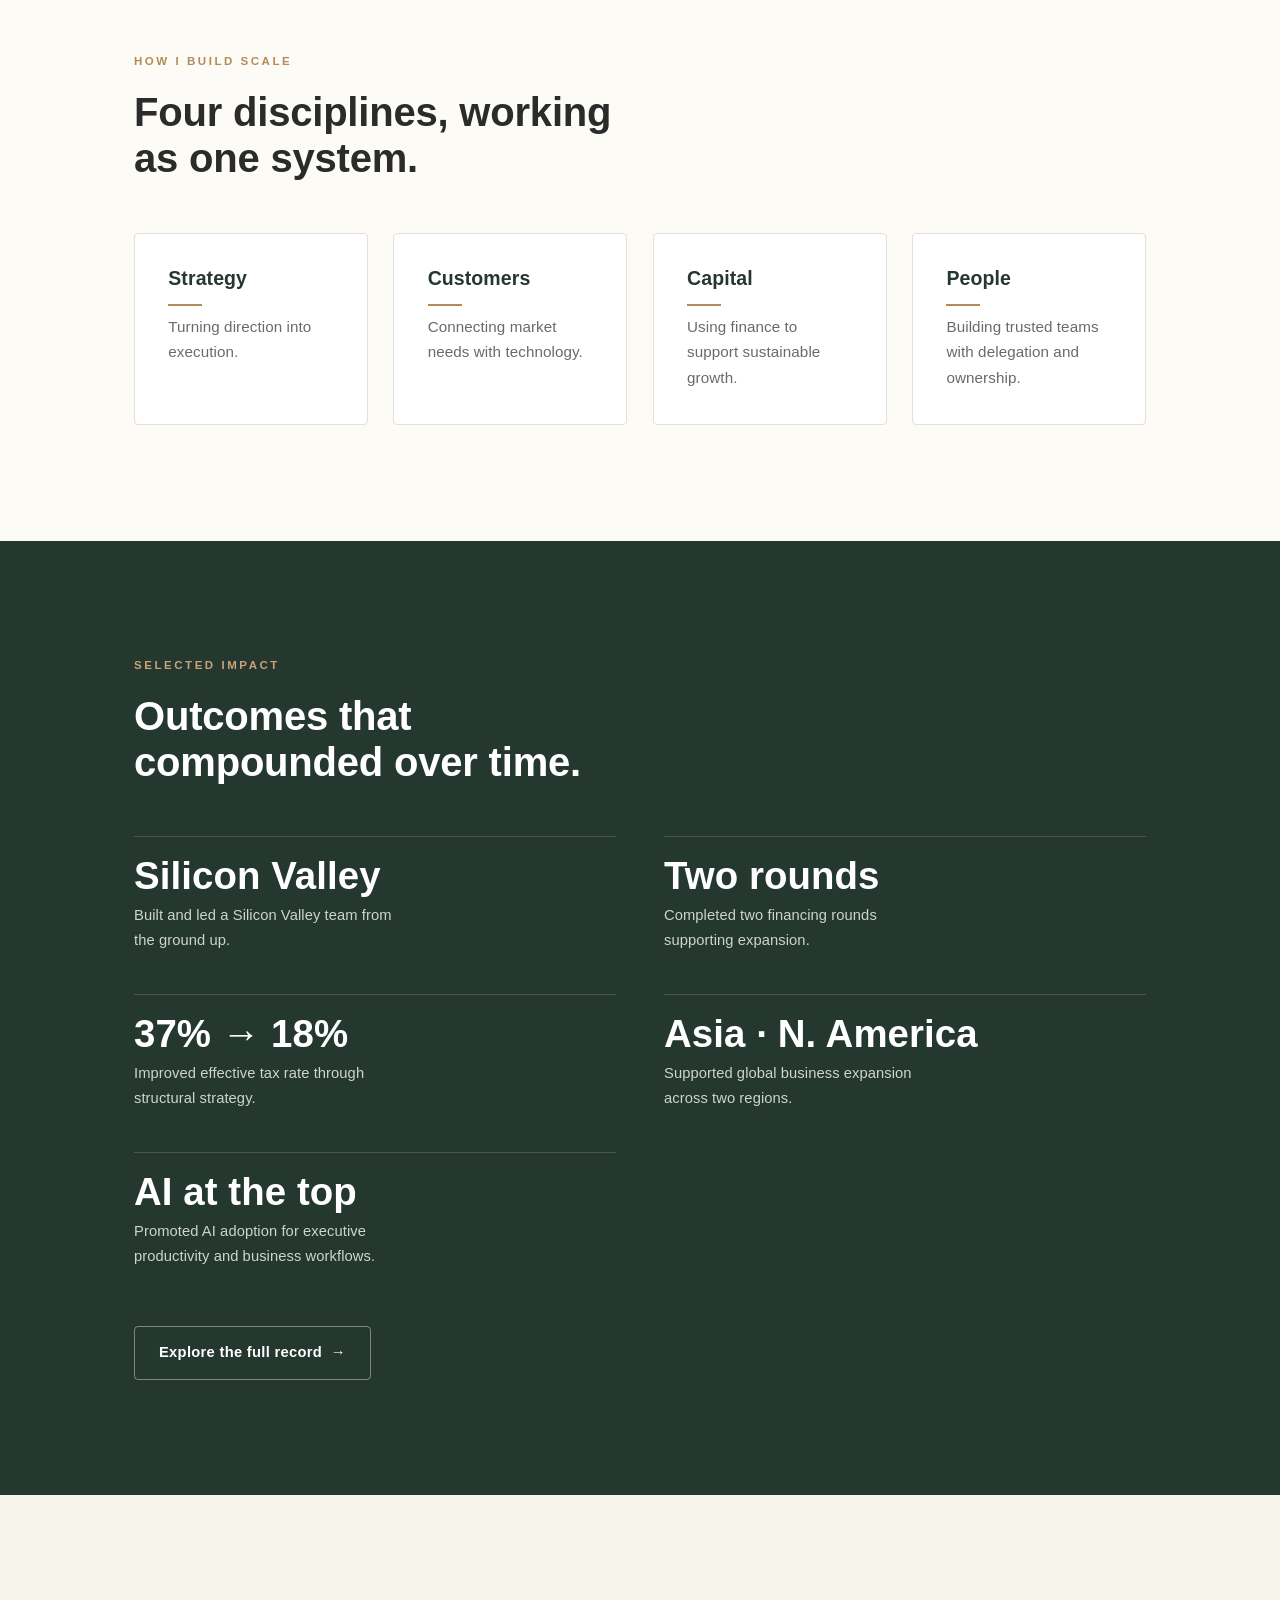
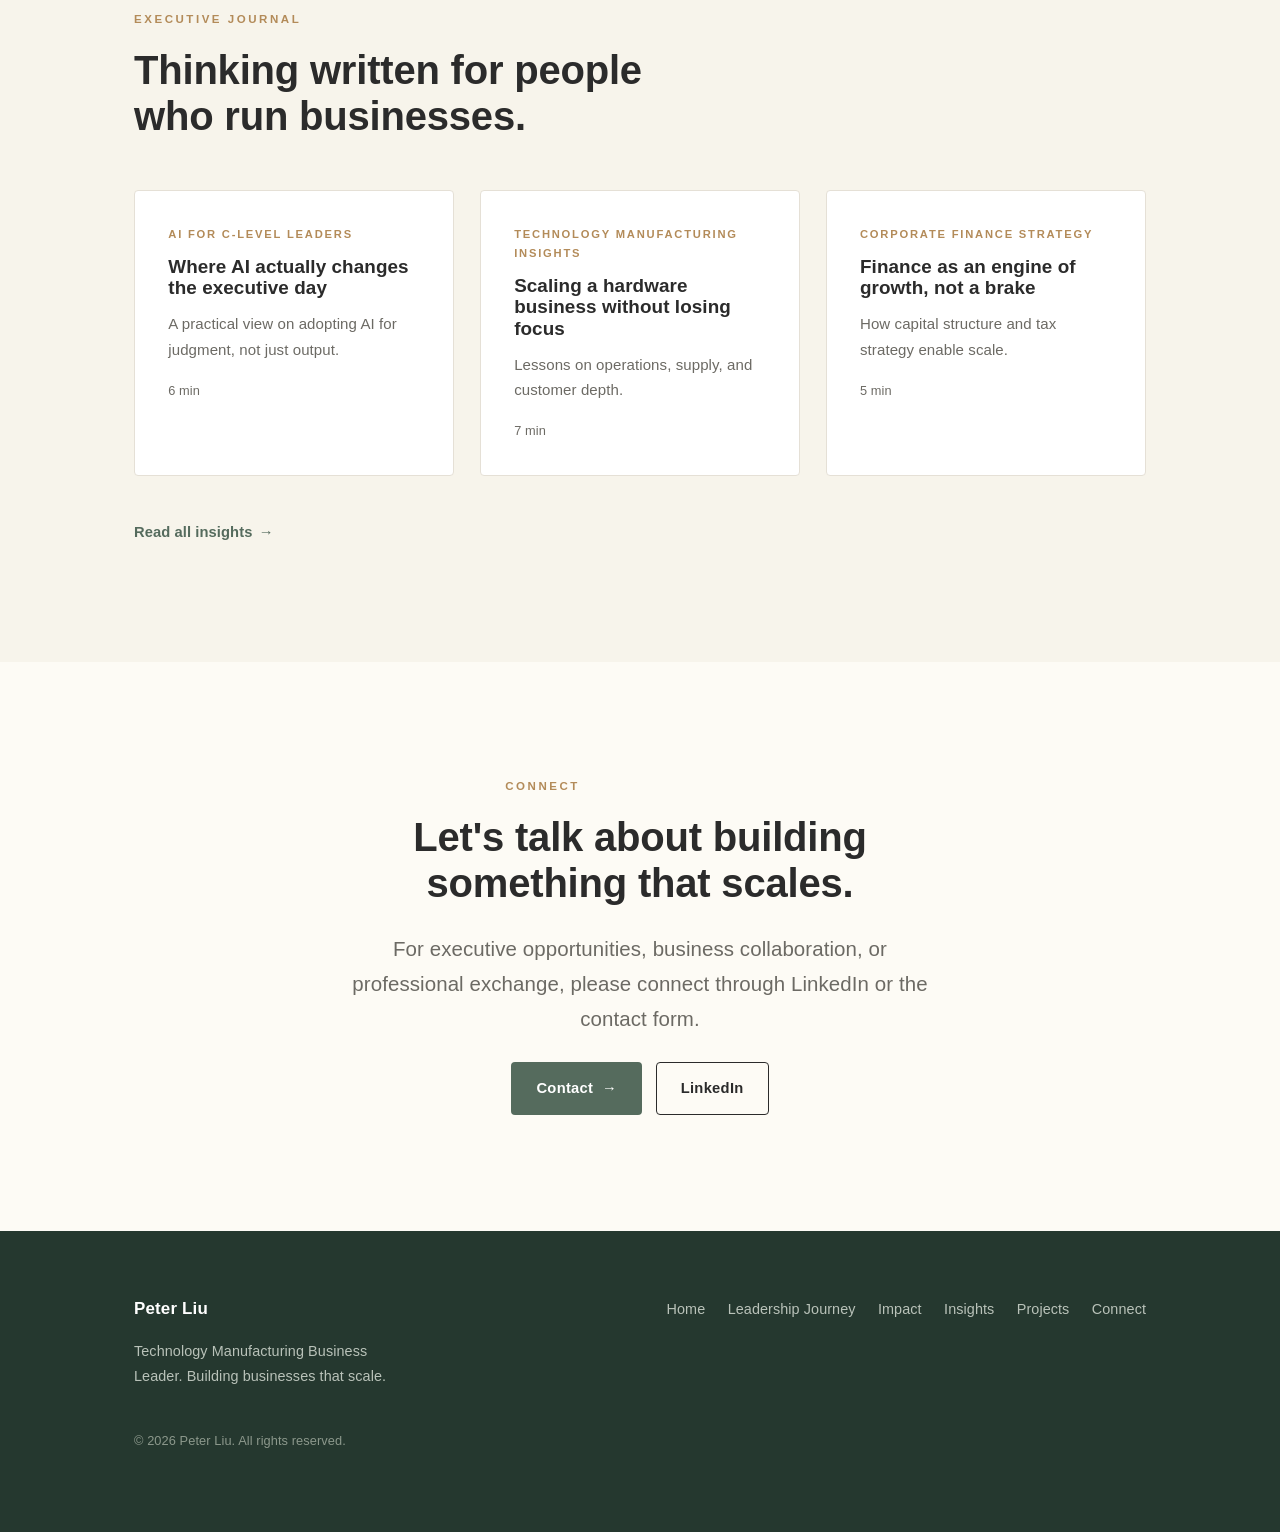
==== commit 9be33eea: "Point canonical/og:url to cxolife.blog; remove portrait placeholder; add article page" ====
--- a/index.html
+++ b/index.html
@@ -102,10 +102,6 @@
             <line x1="340" y1="0" x2="340" y2="500"/>
           </g>
         </svg>
-        <div class="photo-ph">
-          <span class="en">Executive portrait<br>placeholder</span>
-          <span class="zh">形象照<br>預留位置</span>
-        </div>
       </div>
     </div>
   </div>
--- a/assets/styles.css
+++ b/assets/styles.css
@@ -182,16 +182,6 @@
 }
 .hero-figure svg { z-index: 2; }
 
-/* photo placeholder (reserved for personal portrait) */
-.photo-ph {
-  position: absolute; right: -14px; bottom: -14px; z-index: 3;
-  width: 46%; aspect-ratio: 3/4; border-radius: 5px;
-  background: repeating-linear-gradient(135deg, #efeadd, #efeadd 9px, #e9e3d4 9px, #e9e3d4 18px);
-  border: 1px solid var(--line);
-  display: flex; align-items: center; justify-content: center;
-  text-align: center; color: var(--charcoal-60); font-size: .72rem; letter-spacing: .04em;
-  box-shadow: 0 18px 40px -22px rgba(37,56,47,.4);
-}
 
 /* ---------------- media band (themed duotone photo) ---------------- */
 .media-band {
